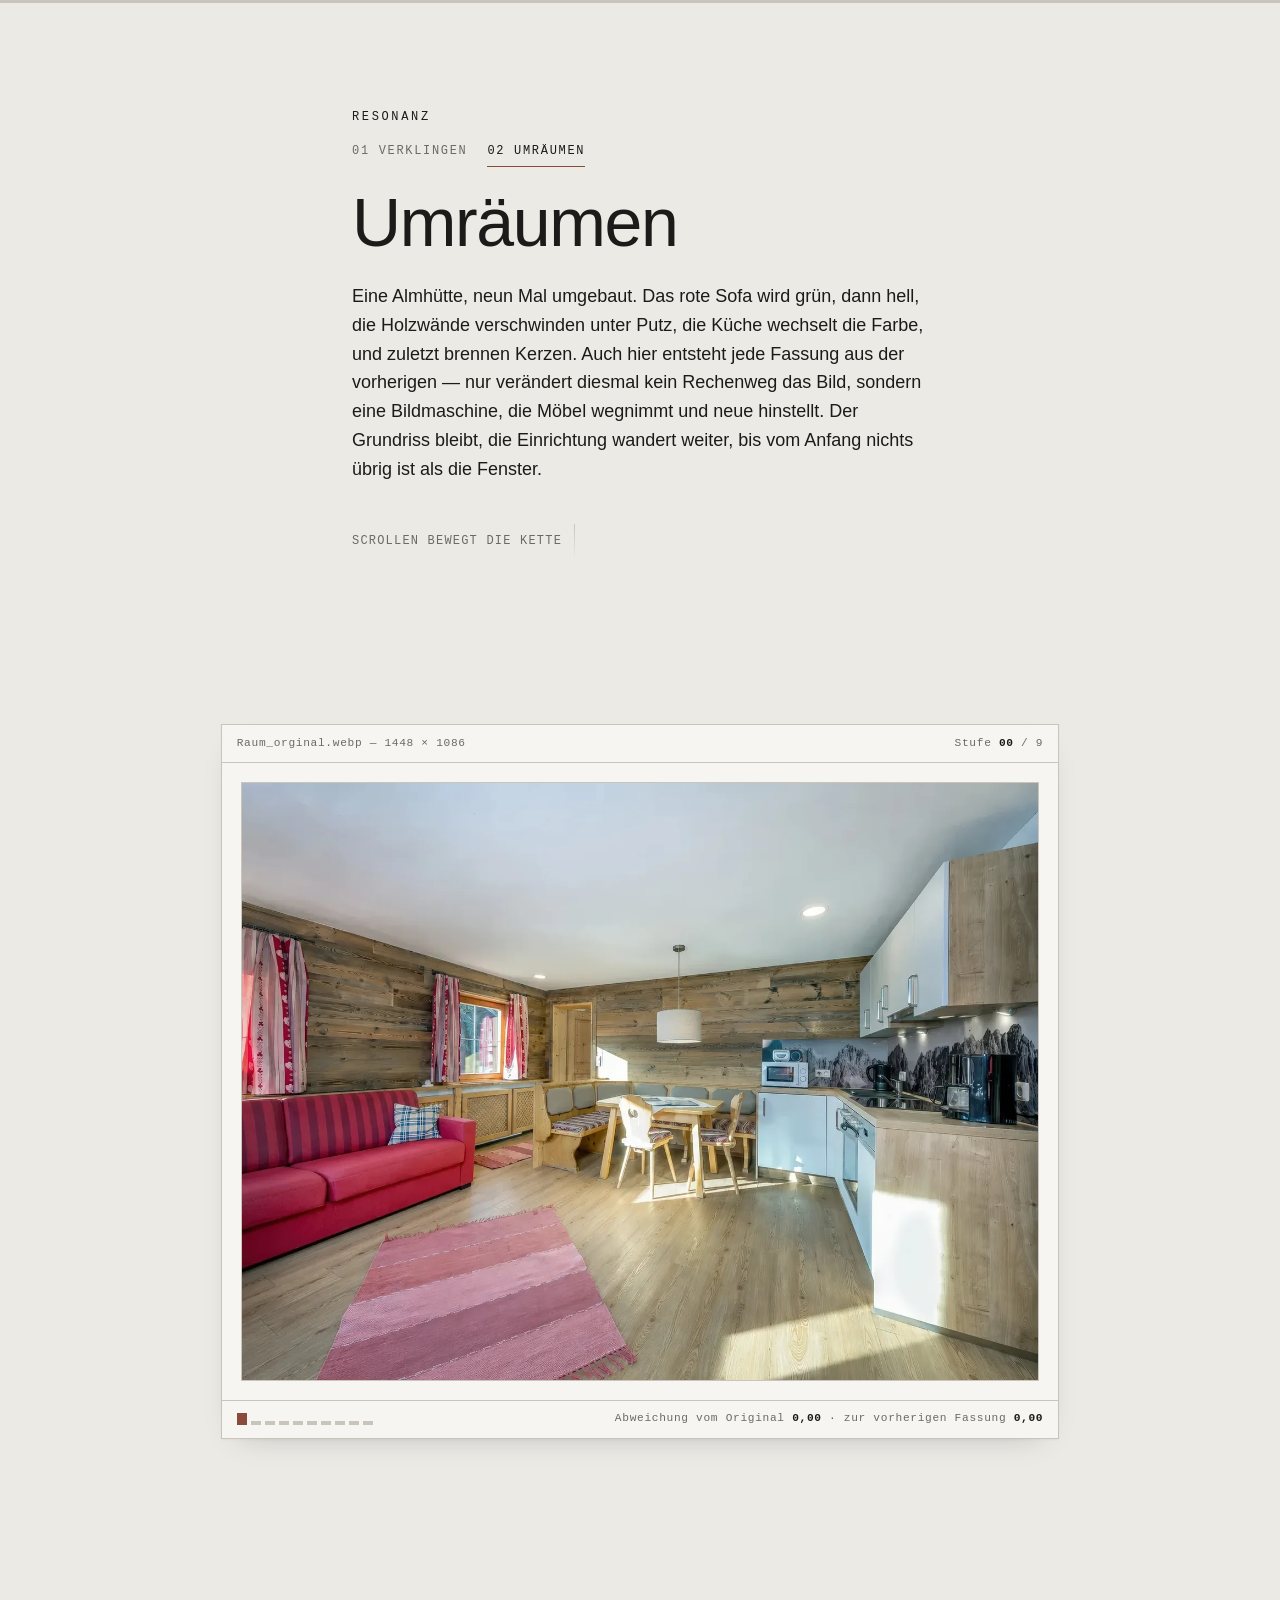
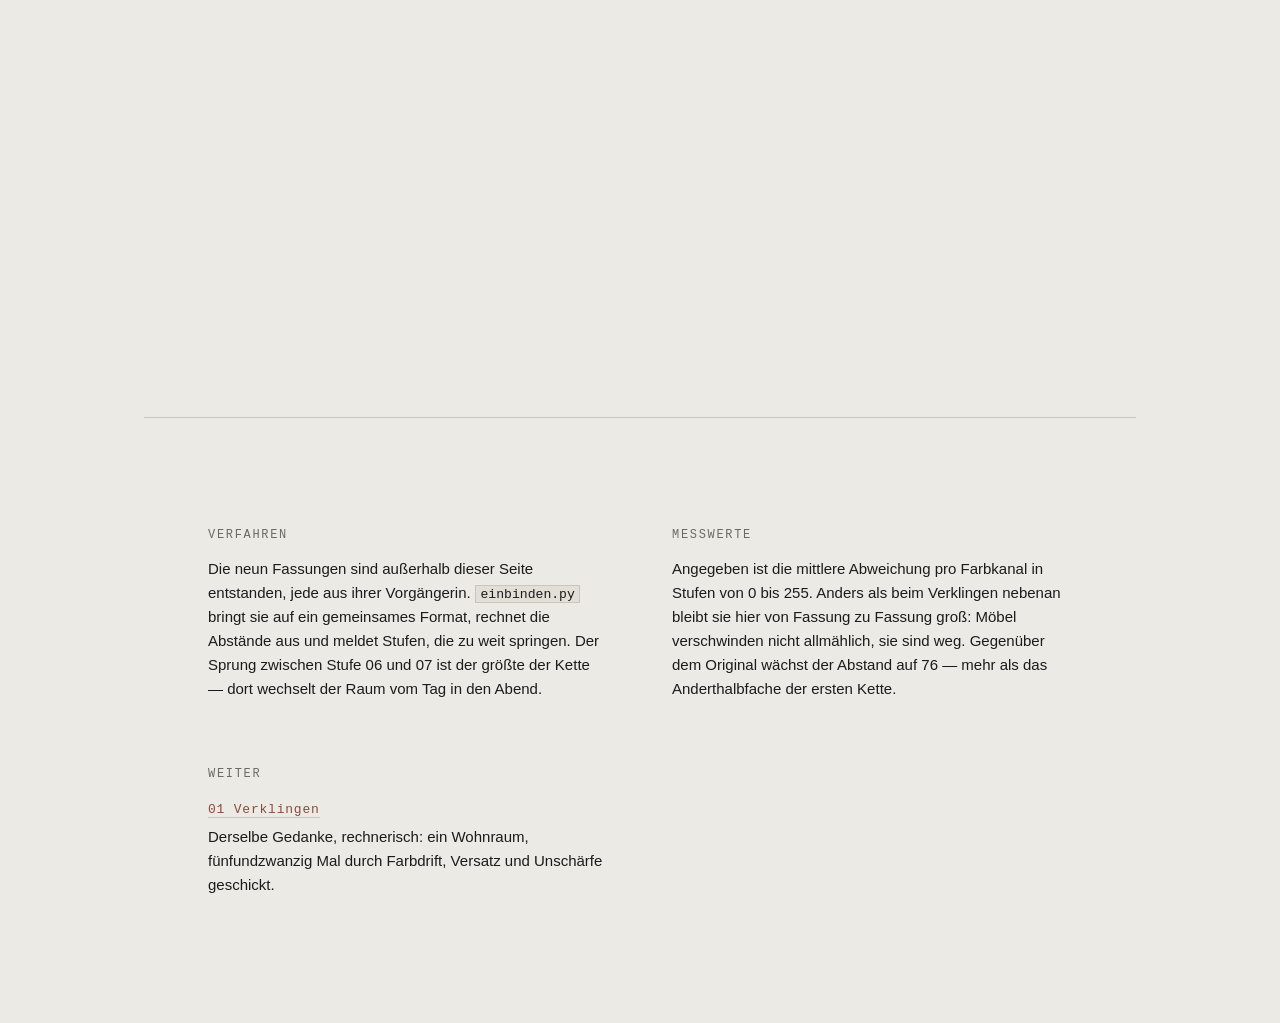
==== moebel.html @ 2a3e016f "Zweite Kette: Umräumen — moebel.html und Stufen 11 bis 25 Erste Kette bis Stufe 25 verlängert. Die S" ====
<!DOCTYPE html>
<html lang="de">
<head>
<meta charset="utf-8">
<meta name="viewport" content="width=device-width, initial-scale=1">
<title>Resonanz — Umräumen</title>
<meta name="description" content="Zehn Zustände einer Almhütte, durch Scrollen ineinander überblendet.">
<link rel="stylesheet" href="style.css">
</head>
<body>

<div class="fortschritt" role="progressbar" aria-label="Fortschritt durch die Bildkette"
     aria-valuemin="0" aria-valuemax="9" aria-valuenow="0">
  <div class="fortschritt__balken" id="balken"></div>
</div>

<header class="kopf">
  <p class="kopf__marke">Resonanz</p>

  <nav class="wechsel" aria-label="Bildketten">
    <a class="wechsel__link" href="index.html">01 Verklingen</a>
    <a class="wechsel__link" href="moebel.html" aria-current="page">02 Umräumen</a>
  </nav>

  <h1 class="kopf__titel">Umräumen</h1>
  <p class="kopf__text">
    Eine Almhütte, neun Mal umgebaut. Das rote Sofa wird grün, dann hell, die
    Holzwände verschwinden unter Putz, die Küche wechselt die Farbe, und zuletzt
    brennen Kerzen. Auch hier entsteht jede Fassung aus der vorherigen — nur
    verändert diesmal kein Rechenweg das Bild, sondern eine Bildmaschine, die
    Möbel wegnimmt und neue hinstellt. Der Grundriss bleibt, die Einrichtung
    wandert weiter, bis vom Anfang nichts übrig ist als die Fenster.
  </p>
  <p class="kopf__hinweis" aria-hidden="true">Scrollen bewegt die Kette<span class="pfeil"></span></p>
</header>

<section class="bahn" id="bahn">
  <div class="buehne">

    <figure class="rahmen">
      <figcaption class="rahmen__kopf">
        <span class="rahmen__quelle" id="quelle-name">Raum_orginal.webp</span>
        <span class="rahmen__stufe">Stufe <b id="stufe-zahl">00</b><span class="zart" id="stufe-von"> / 9</span></span>
      </figcaption>

      <div class="rahmen__flaeche">
        <div class="stapel" id="stapel"><!-- Bilder werden per JS eingesetzt --></div>
        <div class="laden" id="laden"><span id="laden-text">Fassungen werden geladen</span></div>
      </div>

      <div class="rahmen__fuss">
        <ol class="skala" id="skala" aria-hidden="true"></ol>
        <p class="messwert">
          Abweichung vom Original <b id="mess-orig">0,00</b><span class="zart"> · zur vorherigen Fassung </span><b id="mess-vor">0,00</b>
        </p>
      </div>
    </figure>

  </div>
</section>

<footer class="fuss">
  <div class="fuss__spalte">
    <h2>Verfahren</h2>
    <p>
      Die neun Fassungen sind außerhalb dieser Seite entstanden, jede aus ihrer
      Vorgängerin. <code>einbinden.py</code> bringt sie auf ein gemeinsames Format,
      rechnet die Abstände aus und meldet Stufen, die zu weit springen. Der Sprung
      zwischen Stufe 06 und 07 ist der größte der Kette — dort wechselt der Raum
      vom Tag in den Abend.
    </p>
  </div>
  <div class="fuss__spalte">
    <h2>Messwerte</h2>
    <p>
      Angegeben ist die mittlere Abweichung pro Farbkanal in Stufen von 0 bis 255.
      Anders als beim Verklingen nebenan bleibt sie hier von Fassung zu Fassung
      groß: Möbel verschwinden nicht allmählich, sie sind weg. Gegenüber dem
      Original wächst der Abstand auf 76 — mehr als das Anderthalbfache der
      ersten Kette.
    </p>
  </div>
  <div class="fuss__spalte">
    <h2>Weiter</h2>
    <p>
      <a class="fuss__link" href="index.html">01 Verklingen</a><br>
      Derselbe Gedanke, rechnerisch: ein Wohnraum, fünfundzwanzig Mal durch
      Farbdrift, Versatz und Unschärfe geschickt.
    </p>
  </div>
</footer>

<script src="img/moebel/stufen.js"></script>
<script src="app.js"></script>
</body>
</html>
---- style.css ----
/* Resonanz - Dispositiv: die Seite zeigt, dass sie zeigt.
   Kein Vollbild, kein Ausblenden der Oberflaeche. Das Bild sitzt sichtbar
   in einem Rahmen, Leisten und Skala bleiben stehen. */

:root {
  --papier:      #eceae5;
  --papier-tief: #e2dfd8;
  --tinte:       #1c1b19;
  --tinte-zart:  #6d6a63;
  --linie:       #c9c5bc;
  --akzent:      #8a4b3c;
  --rahmen-bg:   #f6f5f2;

  --schrift: ui-sans-serif, -apple-system, "Segoe UI", Helvetica, Arial, sans-serif;
  --mono: ui-monospace, SFMono-Regular, "SF Mono", Menlo, Consolas, monospace;

  --seitenrand: clamp(1.25rem, 5vw, 4rem);
  --bildverhaeltnis: 1456 / 816;
  --seitenfaktor: 1.7843;   /* Breite geteilt durch Höhe, für die Deckelung */
}

@media (prefers-color-scheme: dark) {
  :root {
    --papier:      #16161a;
    --papier-tief: #101013;
    --tinte:       #e8e6e1;
    --tinte-zart:  #908c85;
    --linie:       #34343a;
    --akzent:      #c98a72;
    --rahmen-bg:   #1d1d22;
  }
}

* { box-sizing: border-box; }

html { scroll-behavior: auto; }

body {
  margin: 0;
  background: var(--papier);
  color: var(--tinte);
  font-family: var(--schrift);
  line-height: 1.6;
  -webkit-font-smoothing: antialiased;
}

b { font-weight: 600; }
.zart { color: var(--tinte-zart); font-weight: 400; }

/* ---------------------------------------------------------------- Fortschritt */

.fortschritt {
  position: fixed;
  inset: 0 0 auto 0;
  height: 3px;
  background: var(--linie);
  z-index: 50;
}

.fortschritt__balken {
  height: 100%;
  width: 0;
  background: var(--akzent);
  transform-origin: left center;
}

/* ---------------------------------------------------------------- Kopf */

.kopf {
  max-width: 44rem;
  margin: 0 auto;
  padding: clamp(4rem, 12vh, 8rem) var(--seitenrand) clamp(3rem, 8vh, 5rem);
}

.kopf__marke {
  margin: 0 0 0.9rem;
  font-family: var(--mono);
  font-size: 0.75rem;
  letter-spacing: 0.22em;
  text-transform: uppercase;
  color: var(--tinte);
}

/* Wechsel zwischen den Ketten - zwei Wege durch dieselbe Frage. */
.wechsel {
  display: flex;
  gap: 1.25rem;
  margin: 0 0 1.25rem;
  font-family: var(--mono);
  font-size: 0.75rem;
  letter-spacing: 0.14em;
  text-transform: uppercase;
}

.wechsel__link {
  color: var(--tinte-zart);
  text-decoration: none;
  padding-bottom: 0.3rem;
  border-bottom: 1px solid transparent;
}

.wechsel__link:hover { color: var(--tinte); }

.wechsel__link[aria-current="page"] {
  color: var(--tinte);
  border-bottom-color: var(--akzent);
}

.fuss__link {
  color: var(--akzent);
  text-decoration: none;
  border-bottom: 1px solid var(--linie);
  font-family: var(--mono);
  font-size: 0.8125rem;
  letter-spacing: 0.06em;
  line-height: 2.2;
}

.fuss__link:hover { border-bottom-color: var(--akzent); }

.kopf__titel {
  margin: 0 0 1.5rem;
  font-size: clamp(2.5rem, 7vw, 4.25rem);
  font-weight: 300;
  letter-spacing: -0.02em;
  line-height: 1.05;
}

.kopf__text {
  margin: 0;
  font-size: clamp(1rem, 1.6vw, 1.125rem);
  max-width: 38rem;
  color: var(--tinte);
}

.kopf__hinweis {
  margin: 2.5rem 0 0;
  font-family: var(--mono);
  font-size: 0.75rem;
  letter-spacing: 0.1em;
  text-transform: uppercase;
  color: var(--tinte-zart);
  display: flex;
  align-items: center;
  gap: 0.75rem;
}

.pfeil {
  display: block;
  width: 1px;
  height: 2.25rem;
  background: linear-gradient(to bottom, var(--linie), transparent);
  animation: sinken 2.4s ease-in-out infinite;
}

@keyframes sinken {
  0%, 100% { opacity: 0.35; transform: translateY(0); }
  50%      { opacity: 1;    transform: translateY(4px); }
}

/* ---------------------------------------------------------------- Bahn / Buehne */

/* Die Scrollstrecke. Höhe wird in app.js gesetzt: 11 Stufen brauchen Weg. */
.bahn { position: relative; }

.buehne {
  position: sticky;
  top: 0;
  height: 100vh;
  height: 100svh;
  display: flex;
  align-items: center;
  justify-content: center;
  padding: 1.5rem var(--seitenrand);
}

/* ---------------------------------------------------------------- Rahmen */

.rahmen {
  /* Der dritte Wert deckelt die Breite über die verfuegbare Höhe ab,
     damit der Rahmen samt Leisten immer ganz in die Buehne passt. */
  width: min(940px, 90vw, calc((100vh - 17rem) * var(--seitenfaktor)));
  margin: 0;
  background: var(--rahmen-bg);
  border: 1px solid var(--linie);
  box-shadow: 0 1px 2px rgba(0, 0, 0, 0.04), 0 12px 32px -20px rgba(0, 0, 0, 0.28);
}

.rahmen__kopf,
.rahmen__fuss {
  display: flex;
  align-items: center;
  justify-content: space-between;
  gap: 1rem;
  padding: 0.6rem 0.9rem;
  font-family: var(--mono);
  font-size: 0.7rem;
  letter-spacing: 0.06em;
  color: var(--tinte-zart);
}

.rahmen__kopf { border-bottom: 1px solid var(--linie); }
.rahmen__fuss { border-top: 1px solid var(--linie); }

.rahmen__stufe b,
.messwert b { color: var(--tinte); font-variant-numeric: tabular-nums; }

/* Passepartout: das Bild beruehrt den Rahmen nicht. */
.rahmen__flaeche {
  position: relative;
  padding: 1.25rem;
  background: var(--rahmen-bg);
}

.stapel {
  position: relative;
  aspect-ratio: var(--bildverhaeltnis);
  overflow: hidden;
  background: var(--papier-tief);
  outline: 1px solid var(--linie);
  outline-offset: 0;
}

.stapel img {
  position: absolute;
  inset: 0;
  width: 100%;
  height: 100%;
  object-fit: cover;
  display: block;
  opacity: 0;
  will-change: opacity;
}

/* Ladeanzeige - verschwindet, sobald alle Fassungen da sind. */
.laden {
  position: absolute;
  inset: 1.25rem;
  display: flex;
  align-items: center;
  justify-content: center;
  background: var(--papier-tief);
  font-family: var(--mono);
  font-size: 0.75rem;
  color: var(--tinte-zart);
  transition: opacity 0.4s ease;
}

.laden[hidden] { display: none; }
.laden.fertig { opacity: 0; pointer-events: none; }

/* ---------------------------------------------------------------- Skala */

/* Die Skala trägt so viele Striche, wie die Kette Stufen hat - sie muss
   sich der Anzahl anpassen statt über die Leiste hinauszuwachsen. */
.skala {
  display: flex;
  align-items: flex-end;
  gap: 4px;
  margin: 0;
  padding: 0;
  list-style: none;
  height: 12px;
  flex: 1 1 auto;
  max-width: 420px;
}

.skala li {
  flex: 1 1 0;
  min-width: 2px;
  max-width: 10px;
  height: 4px;
  background: var(--linie);
  transition: height 0.25s ease, background-color 0.25s ease;
}

.skala li.erreicht { background: var(--tinte-zart); }
.skala li.aktiv { height: 12px; background: var(--akzent); }

.messwert { margin: 0; white-space: nowrap; }

/* ---------------------------------------------------------------- Fuss */

.fuss {
  max-width: 62rem;
  margin: 0 auto;
  padding: clamp(4rem, 12vh, 7rem) var(--seitenrand) clamp(5rem, 14vh, 9rem);
  display: grid;
  gap: clamp(2rem, 5vw, 4rem);
  grid-template-columns: repeat(auto-fit, minmax(17rem, 1fr));
  border-top: 1px solid var(--linie);
}

.fuss h2 {
  margin: 0 0 0.75rem;
  font-family: var(--mono);
  font-size: 0.75rem;
  font-weight: 500;
  letter-spacing: 0.14em;
  text-transform: uppercase;
  color: var(--tinte-zart);
}

.fuss p { margin: 0; font-size: 0.9375rem; }

.fuss code {
  font-family: var(--mono);
  font-size: 0.875em;
  background: var(--papier-tief);
  border: 1px solid var(--linie);
  padding: 0.05em 0.35em;
}

/* ---------------------------------------------------------------- klein / ruhig */

@media (max-width: 40rem) {
  .rahmen { width: 100%; }
  .rahmen__flaeche { padding: 0.75rem; }
  .laden { inset: 0.75rem; }

  .rahmen__kopf,
  .rahmen__fuss { font-size: 0.625rem; padding: 0.55rem 0.7rem; }

  /* Die Quelle darf kürzen, die Stufenangabe nie umbrechen. */
  .rahmen__quelle {
    flex: 1 1 auto;
    min-width: 0;
    overflow: hidden;
    text-overflow: ellipsis;
    white-space: nowrap;
  }
  .rahmen__stufe { flex: 0 0 auto; white-space: nowrap; }

  .rahmen__fuss { flex-wrap: wrap; gap: 0.5rem; }
  .messwert { white-space: normal; }
  .skala { gap: 2px; max-width: 100%; }
}

@media (prefers-reduced-motion: reduce) {
  .pfeil { animation: none; }
  .skala li { transition: none; }
}
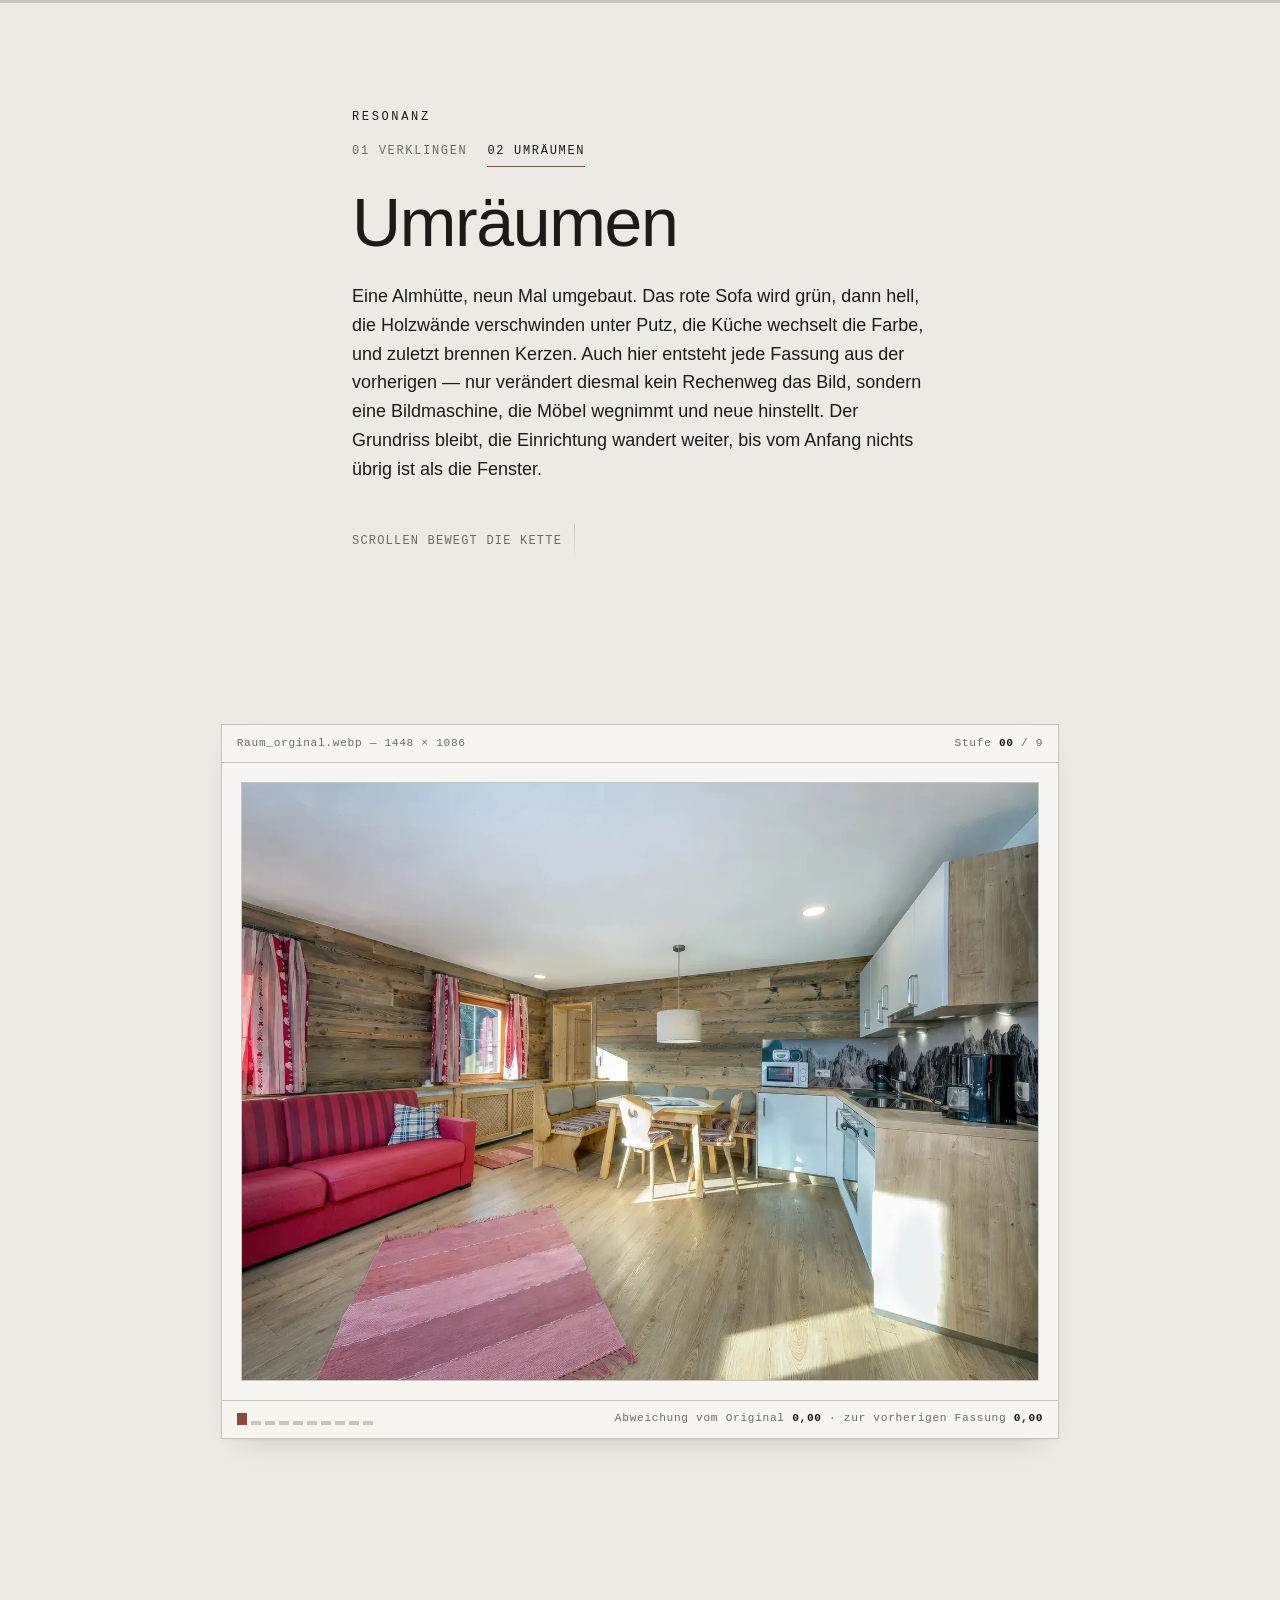
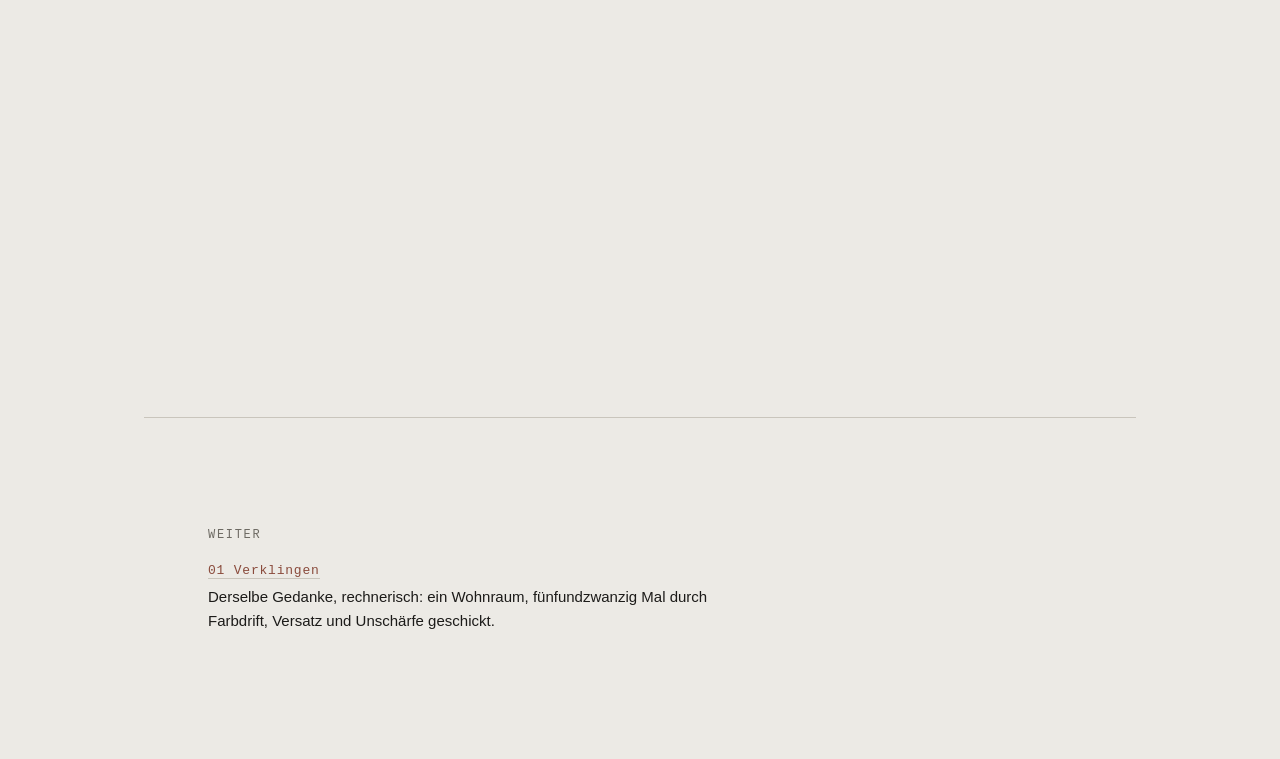
==== commit f0513d27: "Erklärungstexte aus dem Fuß beider Seiten entfernt Die Spalten "Verfahren" und "Messwerte" fallen we" ====
--- a/moebel.html
+++ b/moebel.html
@@ -61,26 +61,6 @@
 
 <footer class="fuss">
   <div class="fuss__spalte">
-    <h2>Verfahren</h2>
-    <p>
-      Die neun Fassungen sind außerhalb dieser Seite entstanden, jede aus ihrer
-      Vorgängerin. <code>einbinden.py</code> bringt sie auf ein gemeinsames Format,
-      rechnet die Abstände aus und meldet Stufen, die zu weit springen. Der Sprung
-      zwischen Stufe 06 und 07 ist der größte der Kette — dort wechselt der Raum
-      vom Tag in den Abend.
-    </p>
-  </div>
-  <div class="fuss__spalte">
-    <h2>Messwerte</h2>
-    <p>
-      Angegeben ist die mittlere Abweichung pro Farbkanal in Stufen von 0 bis 255.
-      Anders als beim Verklingen nebenan bleibt sie hier von Fassung zu Fassung
-      groß: Möbel verschwinden nicht allmählich, sie sind weg. Gegenüber dem
-      Original wächst der Abstand auf 76 — mehr als das Anderthalbfache der
-      ersten Kette.
-    </p>
-  </div>
-  <div class="fuss__spalte">
     <h2>Weiter</h2>
     <p>
       <a class="fuss__link" href="index.html">01 Verklingen</a><br>
--- a/style.css
+++ b/style.css
@@ -301,7 +301,7 @@
   color: var(--tinte-zart);
 }
 
-.fuss p { margin: 0; font-size: 0.9375rem; }
+.fuss p { margin: 0; font-size: 0.9375rem; max-width: 32rem; }
 
 .fuss code {
   font-family: var(--mono);
